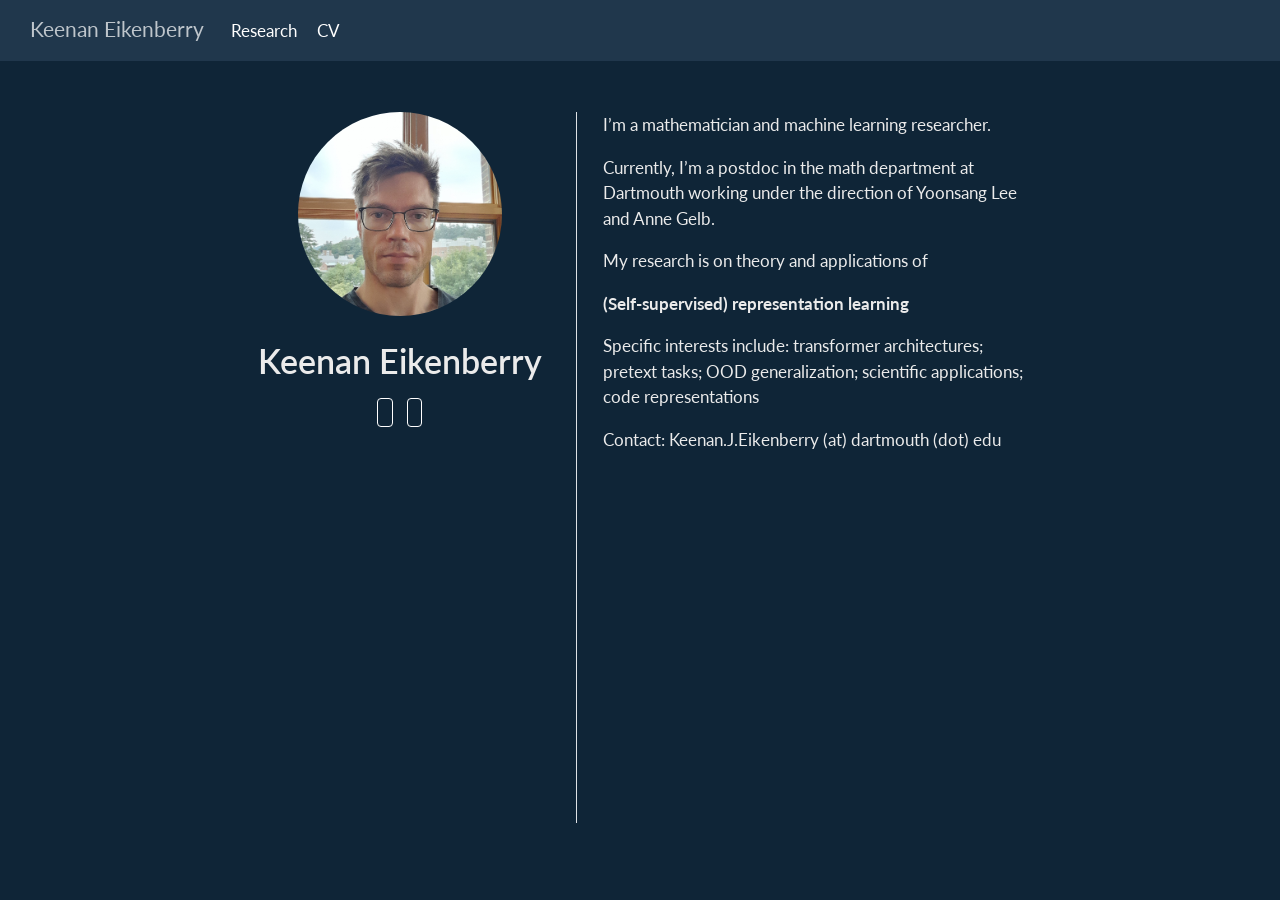
==== docs/index.html @ 8334c7dc "update main page" ====
<!DOCTYPE html>
<html xmlns="http://www.w3.org/1999/xhtml" lang="en" xml:lang="en"><head>

<meta charset="utf-8">
<meta name="generator" content="quarto-1.8.27">

<meta name="viewport" content="width=device-width, initial-scale=1.0, user-scalable=yes">


<title>Keenan Eikenberry</title>
<style>
code{white-space: pre-wrap;}
span.smallcaps{font-variant: small-caps;}
div.columns{display: flex; gap: min(4vw, 1.5em);}
div.column{flex: auto; overflow-x: auto;}
div.hanging-indent{margin-left: 1.5em; text-indent: -1.5em;}
ul.task-list{list-style: none;}
ul.task-list li input[type="checkbox"] {
  width: 0.8em;
  margin: 0 0.8em 0.2em -1em; /* quarto-specific, see https://github.com/quarto-dev/quarto-cli/issues/4556 */ 
  vertical-align: middle;
}
</style>


<script src="site_libs/quarto-nav/quarto-nav.js"></script>
<script src="site_libs/quarto-nav/headroom.min.js"></script>
<script src="site_libs/clipboard/clipboard.min.js"></script>
<script src="site_libs/quarto-search/autocomplete.umd.js"></script>
<script src="site_libs/quarto-search/fuse.min.js"></script>
<script src="site_libs/quarto-search/quarto-search.js"></script>
<meta name="quarto:offset" content="./">
<script src="site_libs/quarto-html/quarto.js" type="module"></script>
<script src="site_libs/quarto-html/tabsets/tabsets.js" type="module"></script>
<script src="site_libs/quarto-html/axe/axe-check.js" type="module"></script>
<script src="site_libs/quarto-html/popper.min.js"></script>
<script src="site_libs/quarto-html/tippy.umd.min.js"></script>
<link href="site_libs/quarto-html/tippy.css" rel="stylesheet">
<link href="site_libs/quarto-html/quarto-syntax-highlighting-dark-4d9afe2b8d18ee9fa5d0d57b5ed4214d.css" rel="stylesheet" id="quarto-text-highlighting-styles">
<script src="site_libs/bootstrap/bootstrap.min.js"></script>
<link href="site_libs/bootstrap/bootstrap-icons.css" rel="stylesheet">
<link href="site_libs/bootstrap/bootstrap-5bb7895dd30ddd2b2a85b0b9d2110c2d.min.css" rel="stylesheet" append-hash="true" id="quarto-bootstrap" data-mode="dark">
<script src="site_libs/quarto-contrib/iconify-2.0.0/iconify-icon.min.js"></script>
<script id="quarto-search-options" type="application/json">{
  "location": "navbar",
  "copy-button": false,
  "collapse-after": 3,
  "panel-placement": "end",
  "type": "overlay",
  "limit": 50,
  "keyboard-shortcut": [
    "f",
    "/",
    "s"
  ],
  "show-item-context": false,
  "language": {
    "search-no-results-text": "No results",
    "search-matching-documents-text": "matching documents",
    "search-copy-link-title": "Copy link to search",
    "search-hide-matches-text": "Hide additional matches",
    "search-more-match-text": "more match in this document",
    "search-more-matches-text": "more matches in this document",
    "search-clear-button-title": "Clear",
    "search-text-placeholder": "",
    "search-detached-cancel-button-title": "Cancel",
    "search-submit-button-title": "Submit",
    "search-label": "Search"
  }
}</script>


<link rel="stylesheet" href="styles.css">
</head>

<body class="nav-fixed fullcontent quarto-light">

<div id="quarto-search-results"></div>
  <header id="quarto-header" class="headroom fixed-top">
    <nav class="navbar navbar-expand-lg " data-bs-theme="dark">
      <div class="navbar-container container-fluid">
      <div class="navbar-brand-container mx-auto">
    <a class="navbar-brand" href="./index.html">
    <span class="navbar-title">Keenan Eikenberry</span>
    </a>
  </div>
          <button class="navbar-toggler" type="button" data-bs-toggle="collapse" data-bs-target="#navbarCollapse" aria-controls="navbarCollapse" role="menu" aria-expanded="false" aria-label="Toggle navigation" onclick="if (window.quartoToggleHeadroom) { window.quartoToggleHeadroom(); }">
  <span class="navbar-toggler-icon"></span>
</button>
          <div class="collapse navbar-collapse" id="navbarCollapse">
            <ul class="navbar-nav navbar-nav-scroll me-auto">
  <li class="nav-item">
    <a class="nav-link" href="./research.html"> 
<span class="menu-text">Research</span></a>
  </li>  
  <li class="nav-item">
    <a class="nav-link" href="./cv.html"> 
<span class="menu-text">CV</span></a>
  </li>  
</ul>
          </div> <!-- /navcollapse -->
            <div class="quarto-navbar-tools">
</div>
      </div> <!-- /container-fluid -->
    </nav>
</header>
<!-- content -->
<div id="quarto-content" class="quarto-container page-columns page-rows-contents page-layout-article page-navbar">
<!-- sidebar -->
<!-- margin-sidebar -->
    
<!-- main -->
<div class="quarto-about-trestles">
  <div class="about-entity">
    <img src="profile.jpg" class="about-image
  round " style="height: 12em; width: 12em;">
<header id="title-block-header" class="quarto-title-block default">
<div class="quarto-title">
<h1 class="title">Keenan Eikenberry</h1>
</div>
<div class="quarto-title-meta">
  </div>
</header>
    <div class="about-links">
  <a href="mailto:Keenan.J.Eikenberry@dartmouth.edu" class="about-link" rel="" target="">
     <span class="about-link-text"><iconify-icon inline="" icon="clarity:email-line" style="font-size: 1.2em;" aria-label="Icon email-line from clarity Iconify.design set." title="Icon email-line from clarity Iconify.design set."></iconify-icon></span>
  </a>
  <a href="https://github.com/keenan-eikenberry" class="about-link" rel="" target="_blank">
     <span class="about-link-text"><iconify-icon inline="" icon="codicon:github" style="font-size: 1.2em;" aria-label="Icon github from codicon Iconify.design set." title="Icon github from codicon Iconify.design set."></iconify-icon></span>
  </a>
</div>
  </div>
  <div class="about-contents"><main class="content" id="quarto-document-content">
<p>I’m a mathematician and machine learning researcher.</p>
<p>Currently, I’m a postdoc in the math department at Dartmouth working under the direction of Yoonsang Lee and Anne Gelb.</p>
<p>My research is on theory and applications of</p>
<p><strong>(Self-supervised) representation learning</strong></p>
<p>Specific interests include: transformer architectures; pretext tasks; OOD generalization; scientific applications; code representations</p>
<p>Contact: Keenan.J.Eikenberry (at) dartmouth (dot) edu</p>


</main></div>
</div>
 <!-- /main -->
<script id="quarto-html-after-body" type="application/javascript">
  window.document.addEventListener("DOMContentLoaded", function (event) {
    const isCodeAnnotation = (el) => {
      for (const clz of el.classList) {
        if (clz.startsWith('code-annotation-')) {                     
          return true;
        }
      }
      return false;
    }
    const onCopySuccess = function(e) {
      // button target
      const button = e.trigger;
      // don't keep focus
      button.blur();
      // flash "checked"
      button.classList.add('code-copy-button-checked');
      var currentTitle = button.getAttribute("title");
      button.setAttribute("title", "Copied!");
      let tooltip;
      if (window.bootstrap) {
        button.setAttribute("data-bs-toggle", "tooltip");
        button.setAttribute("data-bs-placement", "left");
        button.setAttribute("data-bs-title", "Copied!");
        tooltip = new bootstrap.Tooltip(button, 
          { trigger: "manual", 
            customClass: "code-copy-button-tooltip",
            offset: [0, -8]});
        tooltip.show();    
      }
      setTimeout(function() {
        if (tooltip) {
          tooltip.hide();
          button.removeAttribute("data-bs-title");
          button.removeAttribute("data-bs-toggle");
          button.removeAttribute("data-bs-placement");
        }
        button.setAttribute("title", currentTitle);
        button.classList.remove('code-copy-button-checked');
      }, 1000);
      // clear code selection
      e.clearSelection();
    }
    const getTextToCopy = function(trigger) {
      const outerScaffold = trigger.parentElement.cloneNode(true);
      const codeEl = outerScaffold.querySelector('code');
      for (const childEl of codeEl.children) {
        if (isCodeAnnotation(childEl)) {
          childEl.remove();
        }
      }
      return codeEl.innerText;
    }
    const clipboard = new window.ClipboardJS('.code-copy-button:not([data-in-quarto-modal])', {
      text: getTextToCopy
    });
    clipboard.on('success', onCopySuccess);
    if (window.document.getElementById('quarto-embedded-source-code-modal')) {
      const clipboardModal = new window.ClipboardJS('.code-copy-button[data-in-quarto-modal]', {
        text: getTextToCopy,
        container: window.document.getElementById('quarto-embedded-source-code-modal')
      });
      clipboardModal.on('success', onCopySuccess);
    }
      var localhostRegex = new RegExp(/^(?:http|https):\/\/localhost\:?[0-9]*\//);
      var mailtoRegex = new RegExp(/^mailto:/);
        var filterRegex = new RegExp('/' + window.location.host + '/');
      var isInternal = (href) => {
          return filterRegex.test(href) || localhostRegex.test(href) || mailtoRegex.test(href);
      }
      // Inspect non-navigation links and adorn them if external
     var links = window.document.querySelectorAll('a[href]:not(.nav-link):not(.navbar-brand):not(.toc-action):not(.sidebar-link):not(.sidebar-item-toggle):not(.pagination-link):not(.no-external):not([aria-hidden]):not(.dropdown-item):not(.quarto-navigation-tool):not(.about-link)');
      for (var i=0; i<links.length; i++) {
        const link = links[i];
        if (!isInternal(link.href)) {
          // undo the damage that might have been done by quarto-nav.js in the case of
          // links that we want to consider external
          if (link.dataset.originalHref !== undefined) {
            link.href = link.dataset.originalHref;
          }
        }
      }
    function tippyHover(el, contentFn, onTriggerFn, onUntriggerFn) {
      const config = {
        allowHTML: true,
        maxWidth: 500,
        delay: 100,
        arrow: false,
        appendTo: function(el) {
            return el.parentElement;
        },
        interactive: true,
        interactiveBorder: 10,
        theme: 'quarto',
        placement: 'bottom-start',
      };
      if (contentFn) {
        config.content = contentFn;
      }
      if (onTriggerFn) {
        config.onTrigger = onTriggerFn;
      }
      if (onUntriggerFn) {
        config.onUntrigger = onUntriggerFn;
      }
      window.tippy(el, config); 
    }
    const noterefs = window.document.querySelectorAll('a[role="doc-noteref"]');
    for (var i=0; i<noterefs.length; i++) {
      const ref = noterefs[i];
      tippyHover(ref, function() {
        // use id or data attribute instead here
        let href = ref.getAttribute('data-footnote-href') || ref.getAttribute('href');
        try { href = new URL(href).hash; } catch {}
        const id = href.replace(/^#\/?/, "");
        const note = window.document.getElementById(id);
        if (note) {
          return note.innerHTML;
        } else {
          return "";
        }
      });
    }
    const xrefs = window.document.querySelectorAll('a.quarto-xref');
    const processXRef = (id, note) => {
      // Strip column container classes
      const stripColumnClz = (el) => {
        el.classList.remove("page-full", "page-columns");
        if (el.children) {
          for (const child of el.children) {
            stripColumnClz(child);
          }
        }
      }
      stripColumnClz(note)
      if (id === null || id.startsWith('sec-')) {
        // Special case sections, only their first couple elements
        const container = document.createElement("div");
        if (note.children && note.children.length > 2) {
          container.appendChild(note.children[0].cloneNode(true));
          for (let i = 1; i < note.children.length; i++) {
            const child = note.children[i];
            if (child.tagName === "P" && child.innerText === "") {
              continue;
            } else {
              container.appendChild(child.cloneNode(true));
              break;
            }
          }
          if (window.Quarto?.typesetMath) {
            window.Quarto.typesetMath(container);
          }
          return container.innerHTML
        } else {
          if (window.Quarto?.typesetMath) {
            window.Quarto.typesetMath(note);
          }
          return note.innerHTML;
        }
      } else {
        // Remove any anchor links if they are present
        const anchorLink = note.querySelector('a.anchorjs-link');
        if (anchorLink) {
          anchorLink.remove();
        }
        if (window.Quarto?.typesetMath) {
          window.Quarto.typesetMath(note);
        }
        if (note.classList.contains("callout")) {
          return note.outerHTML;
        } else {
          return note.innerHTML;
        }
      }
    }
    for (var i=0; i<xrefs.length; i++) {
      const xref = xrefs[i];
      tippyHover(xref, undefined, function(instance) {
        instance.disable();
        let url = xref.getAttribute('href');
        let hash = undefined; 
        if (url.startsWith('#')) {
          hash = url;
        } else {
          try { hash = new URL(url).hash; } catch {}
        }
        if (hash) {
          const id = hash.replace(/^#\/?/, "");
          const note = window.document.getElementById(id);
          if (note !== null) {
            try {
              const html = processXRef(id, note.cloneNode(true));
              instance.setContent(html);
            } finally {
              instance.enable();
              instance.show();
            }
          } else {
            // See if we can fetch this
            fetch(url.split('#')[0])
            .then(res => res.text())
            .then(html => {
              const parser = new DOMParser();
              const htmlDoc = parser.parseFromString(html, "text/html");
              const note = htmlDoc.getElementById(id);
              if (note !== null) {
                const html = processXRef(id, note);
                instance.setContent(html);
              } 
            }).finally(() => {
              instance.enable();
              instance.show();
            });
          }
        } else {
          // See if we can fetch a full url (with no hash to target)
          // This is a special case and we should probably do some content thinning / targeting
          fetch(url)
          .then(res => res.text())
          .then(html => {
            const parser = new DOMParser();
            const htmlDoc = parser.parseFromString(html, "text/html");
            const note = htmlDoc.querySelector('main.content');
            if (note !== null) {
              // This should only happen for chapter cross references
              // (since there is no id in the URL)
              // remove the first header
              if (note.children.length > 0 && note.children[0].tagName === "HEADER") {
                note.children[0].remove();
              }
              const html = processXRef(null, note);
              instance.setContent(html);
            } 
          }).finally(() => {
            instance.enable();
            instance.show();
          });
        }
      }, function(instance) {
      });
    }
        let selectedAnnoteEl;
        const selectorForAnnotation = ( cell, annotation) => {
          let cellAttr = 'data-code-cell="' + cell + '"';
          let lineAttr = 'data-code-annotation="' +  annotation + '"';
          const selector = 'span[' + cellAttr + '][' + lineAttr + ']';
          return selector;
        }
        const selectCodeLines = (annoteEl) => {
          const doc = window.document;
          const targetCell = annoteEl.getAttribute("data-target-cell");
          const targetAnnotation = annoteEl.getAttribute("data-target-annotation");
          const annoteSpan = window.document.querySelector(selectorForAnnotation(targetCell, targetAnnotation));
          const lines = annoteSpan.getAttribute("data-code-lines").split(",");
          const lineIds = lines.map((line) => {
            return targetCell + "-" + line;
          })
          let top = null;
          let height = null;
          let parent = null;
          if (lineIds.length > 0) {
              //compute the position of the single el (top and bottom and make a div)
              const el = window.document.getElementById(lineIds[0]);
              top = el.offsetTop;
              height = el.offsetHeight;
              parent = el.parentElement.parentElement;
            if (lineIds.length > 1) {
              const lastEl = window.document.getElementById(lineIds[lineIds.length - 1]);
              const bottom = lastEl.offsetTop + lastEl.offsetHeight;
              height = bottom - top;
            }
            if (top !== null && height !== null && parent !== null) {
              // cook up a div (if necessary) and position it 
              let div = window.document.getElementById("code-annotation-line-highlight");
              if (div === null) {
                div = window.document.createElement("div");
                div.setAttribute("id", "code-annotation-line-highlight");
                div.style.position = 'absolute';
                parent.appendChild(div);
              }
              div.style.top = top - 2 + "px";
              div.style.height = height + 4 + "px";
              div.style.left = 0;
              let gutterDiv = window.document.getElementById("code-annotation-line-highlight-gutter");
              if (gutterDiv === null) {
                gutterDiv = window.document.createElement("div");
                gutterDiv.setAttribute("id", "code-annotation-line-highlight-gutter");
                gutterDiv.style.position = 'absolute';
                const codeCell = window.document.getElementById(targetCell);
                const gutter = codeCell.querySelector('.code-annotation-gutter');
                gutter.appendChild(gutterDiv);
              }
              gutterDiv.style.top = top - 2 + "px";
              gutterDiv.style.height = height + 4 + "px";
            }
            selectedAnnoteEl = annoteEl;
          }
        };
        const unselectCodeLines = () => {
          const elementsIds = ["code-annotation-line-highlight", "code-annotation-line-highlight-gutter"];
          elementsIds.forEach((elId) => {
            const div = window.document.getElementById(elId);
            if (div) {
              div.remove();
            }
          });
          selectedAnnoteEl = undefined;
        };
          // Handle positioning of the toggle
      window.addEventListener(
        "resize",
        throttle(() => {
          elRect = undefined;
          if (selectedAnnoteEl) {
            selectCodeLines(selectedAnnoteEl);
          }
        }, 10)
      );
      function throttle(fn, ms) {
      let throttle = false;
      let timer;
        return (...args) => {
          if(!throttle) { // first call gets through
              fn.apply(this, args);
              throttle = true;
          } else { // all the others get throttled
              if(timer) clearTimeout(timer); // cancel #2
              timer = setTimeout(() => {
                fn.apply(this, args);
                timer = throttle = false;
              }, ms);
          }
        };
      }
        // Attach click handler to the DT
        const annoteDls = window.document.querySelectorAll('dt[data-target-cell]');
        for (const annoteDlNode of annoteDls) {
          annoteDlNode.addEventListener('click', (event) => {
            const clickedEl = event.target;
            if (clickedEl !== selectedAnnoteEl) {
              unselectCodeLines();
              const activeEl = window.document.querySelector('dt[data-target-cell].code-annotation-active');
              if (activeEl) {
                activeEl.classList.remove('code-annotation-active');
              }
              selectCodeLines(clickedEl);
              clickedEl.classList.add('code-annotation-active');
            } else {
              // Unselect the line
              unselectCodeLines();
              clickedEl.classList.remove('code-annotation-active');
            }
          });
        }
    const findCites = (el) => {
      const parentEl = el.parentElement;
      if (parentEl) {
        const cites = parentEl.dataset.cites;
        if (cites) {
          return {
            el,
            cites: cites.split(' ')
          };
        } else {
          return findCites(el.parentElement)
        }
      } else {
        return undefined;
      }
    };
    var bibliorefs = window.document.querySelectorAll('a[role="doc-biblioref"]');
    for (var i=0; i<bibliorefs.length; i++) {
      const ref = bibliorefs[i];
      const citeInfo = findCites(ref);
      if (citeInfo) {
        tippyHover(citeInfo.el, function() {
          var popup = window.document.createElement('div');
          citeInfo.cites.forEach(function(cite) {
            var citeDiv = window.document.createElement('div');
            citeDiv.classList.add('hanging-indent');
            citeDiv.classList.add('csl-entry');
            var biblioDiv = window.document.getElementById('ref-' + cite);
            if (biblioDiv) {
              citeDiv.innerHTML = biblioDiv.innerHTML;
            }
            popup.appendChild(citeDiv);
          });
          return popup.innerHTML;
        });
      }
    }
  });
  </script>
</div> <!-- /content -->




</body></html>
---- docs/site_libs/quarto-html/tippy.css ----
.tippy-box[data-animation=fade][data-state=hidden]{opacity:0}[data-tippy-root]{max-width:calc(100vw - 10px)}.tippy-box{position:relative;background-color:#333;color:#fff;border-radius:4px;font-size:14px;line-height:1.4;white-space:normal;outline:0;transition-property:transform,visibility,opacity}.tippy-box[data-placement^=top]>.tippy-arrow{bottom:0}.tippy-box[data-placement^=top]>.tippy-arrow:before{bottom:-7px;left:0;border-width:8px 8px 0;border-top-color:initial;transform-origin:center top}.tippy-box[data-placement^=bottom]>.tippy-arrow{top:0}.tippy-box[data-placement^=bottom]>.tippy-arrow:before{top:-7px;left:0;border-width:0 8px 8px;border-bottom-color:initial;transform-origin:center bottom}.tippy-box[data-placement^=left]>.tippy-arrow{right:0}.tippy-box[data-placement^=left]>.tippy-arrow:before{border-width:8px 0 8px 8px;border-left-color:initial;right:-7px;transform-origin:center left}.tippy-box[data-placement^=right]>.tippy-arrow{left:0}.tippy-box[data-placement^=right]>.tippy-arrow:before{left:-7px;border-width:8px 8px 8px 0;border-right-color:initial;transform-origin:center right}.tippy-box[data-inertia][data-state=visible]{transition-timing-function:cubic-bezier(.54,1.5,.38,1.11)}.tippy-arrow{width:16px;height:16px;color:#333}.tippy-arrow:before{content:"";position:absolute;border-color:transparent;border-style:solid}.tippy-content{position:relative;padding:5px 9px;z-index:1}
---- docs/site_libs/quarto-html/quarto-syntax-highlighting-dark-4d9afe2b8d18ee9fa5d0d57b5ed4214d.css ----
/* quarto syntax highlight colors */
:root {
  --quarto-hl-al-color: #f07178;
  --quarto-hl-an-color: #d4d0ab;
  --quarto-hl-at-color: #00e0e0;
  --quarto-hl-bn-color: #d4d0ab;
  --quarto-hl-bu-color: #abe338;
  --quarto-hl-ch-color: #abe338;
  --quarto-hl-co-color: #f8f8f2;
  --quarto-hl-cv-color: #ffd700;
  --quarto-hl-cn-color: #ffd700;
  --quarto-hl-cf-color: #ffa07a;
  --quarto-hl-dt-color: #ffa07a;
  --quarto-hl-dv-color: #d4d0ab;
  --quarto-hl-do-color: #f8f8f2;
  --quarto-hl-er-color: #f07178;
  --quarto-hl-ex-color: #00e0e0;
  --quarto-hl-fl-color: #d4d0ab;
  --quarto-hl-fu-color: #ffa07a;
  --quarto-hl-im-color: #abe338;
  --quarto-hl-in-color: #d4d0ab;
  --quarto-hl-kw-color: #ffa07a;
  --quarto-hl-op-color: #ffa07a;
  --quarto-hl-ot-color: #00e0e0;
  --quarto-hl-pp-color: #dcc6e0;
  --quarto-hl-re-color: #00e0e0;
  --quarto-hl-sc-color: #abe338;
  --quarto-hl-ss-color: #abe338;
  --quarto-hl-st-color: #abe338;
  --quarto-hl-va-color: #00e0e0;
  --quarto-hl-vs-color: #abe338;
  --quarto-hl-wa-color: #dcc6e0;
}

/* other quarto variables */
:root {
  --quarto-font-monospace: SFMono-Regular, Menlo, Monaco, Consolas, "Liberation Mono", "Courier New", monospace;
}

/* syntax highlight based on Pandoc's rules */
pre > code.sourceCode > span {
  color: #f8f8f2;
}

code.sourceCode > span {
  color: #f8f8f2;
}

div.sourceCode,
div.sourceCode pre.sourceCode {
  color: #f8f8f2;
}

/* Normal */
code span {
  color: #f8f8f2;
}

/* Alert */
code span.al {
  color: #f07178;
}

/* Annotation */
code span.an {
  color: #d4d0ab;
}

/* Attribute */
code span.at {
  color: #00e0e0;
}

/* BaseN */
code span.bn {
  color: #d4d0ab;
}

/* BuiltIn */
code span.bu {
  color: #abe338;
}

/* ControlFlow */
code span.cf {
  font-weight: bold;
  color: #ffa07a;
}

/* Char */
code span.ch {
  color: #abe338;
}

/* Constant */
code span.cn {
  color: #ffd700;
}

/* Comment */
code span.co {
  font-style: italic;
  color: #f8f8f2;
}

/* CommentVar */
code span.cv {
  color: #ffd700;
}

/* Documentation */
code span.do {
  color: #f8f8f2;
}

/* DataType */
code span.dt {
  color: #ffa07a;
}

/* DecVal */
code span.dv {
  color: #d4d0ab;
}

/* Error */
code span.er {
  color: #f07178;
  text-decoration: underline;
}

/* Extension */
code span.ex {
  font-weight: bold;
  color: #00e0e0;
}

/* Float */
code span.fl {
  color: #d4d0ab;
}

/* Function */
code span.fu {
  color: #ffa07a;
}

/* Import */
code span.im {
  color: #abe338;
}

/* Information */
code span.in {
  color: #d4d0ab;
}

/* Keyword */
code span.kw {
  font-weight: bold;
  color: #ffa07a;
}

/* Operator */
code span.op {
  color: #ffa07a;
}

/* Other */
code span.ot {
  color: #00e0e0;
}

/* Preprocessor */
code span.pp {
  color: #dcc6e0;
}

/* RegionMarker */
code span.re {
  background-color: #f8f8f2;
  color: #00e0e0;
}

/* SpecialChar */
code span.sc {
  color: #abe338;
}

/* SpecialString */
code span.ss {
  color: #abe338;
}

/* String */
code span.st {
  color: #abe338;
}

/* Variable */
code span.va {
  color: #00e0e0;
}

/* VerbatimString */
code span.vs {
  color: #abe338;
}

/* Warning */
code span.wa {
  color: #dcc6e0;
}

.prevent-inlining {
  content: "</";
}

/*# sourceMappingURL=86edf53ecdff796acf02dbceed379426.css.map */
---- docs/styles.css ----
/* css styles */
a {
    text-decoration: none;

}

.nav-link  {
    color: white; /* Change 'blue' to your desired navbar text color */
}

.active {
    color: white; /* Change 'blue' to your desired navbar text color */
}

.nav-link.active {
    color: white; /* Change 'blue' to your desired navbar text color */
}
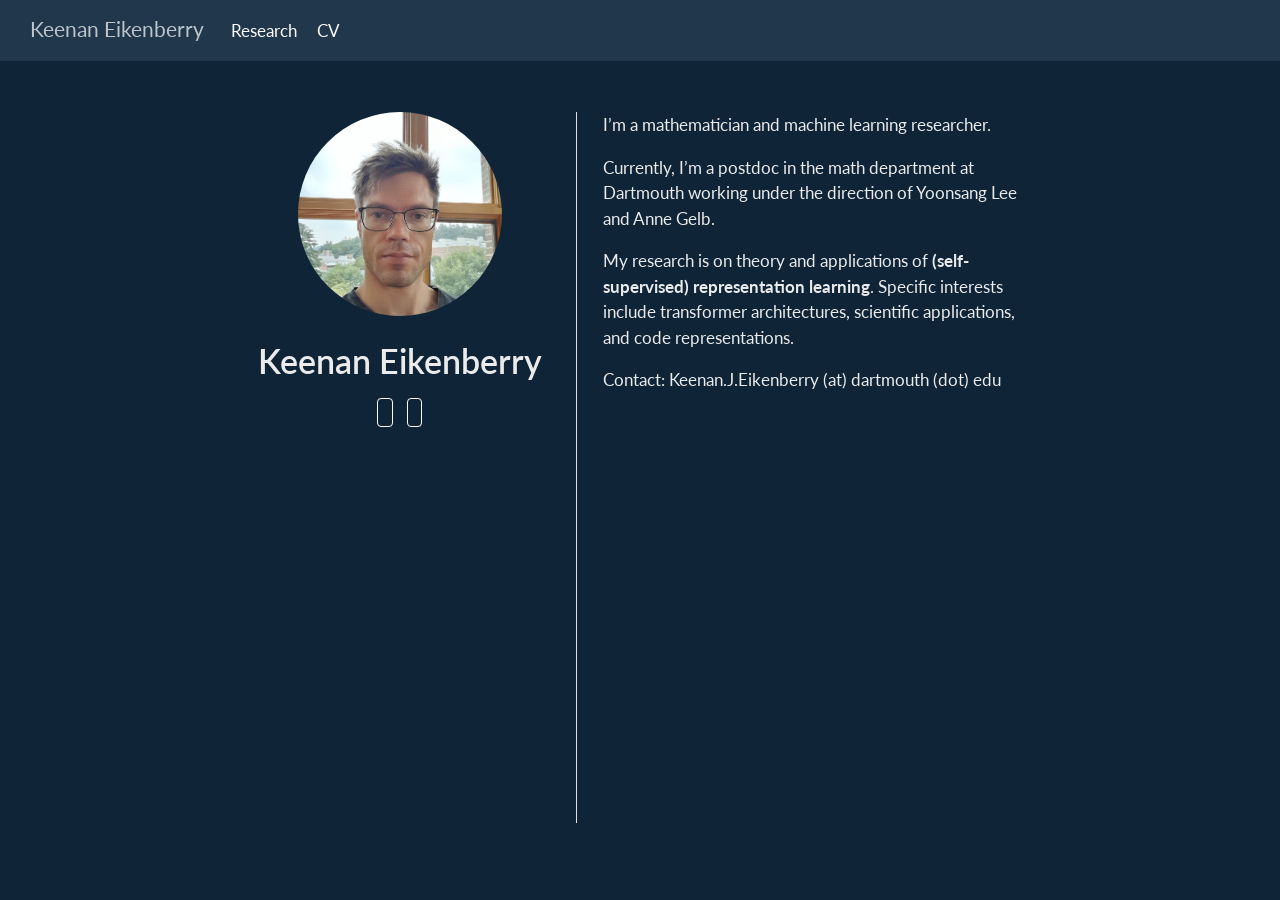
==== commit 3de52054: "update main page" ====
--- a/docs/index.html
+++ b/docs/index.html
@@ -133,9 +133,7 @@
   <div class="about-contents"><main class="content" id="quarto-document-content">
 <p>I’m a mathematician and machine learning researcher.</p>
 <p>Currently, I’m a postdoc in the math department at Dartmouth working under the direction of Yoonsang Lee and Anne Gelb.</p>
-<p>My research is on theory and applications of</p>
-<p><strong>(Self-supervised) representation learning</strong></p>
-<p>Specific interests include: transformer architectures; pretext tasks; OOD generalization; scientific applications; code representations</p>
+<p>My research is on theory and applications of <strong>(self-supervised) representation learning</strong>. Specific interests include transformer architectures, scientific applications, and code representations.</p>
 <p>Contact: Keenan.J.Eikenberry (at) dartmouth (dot) edu</p>
 
 
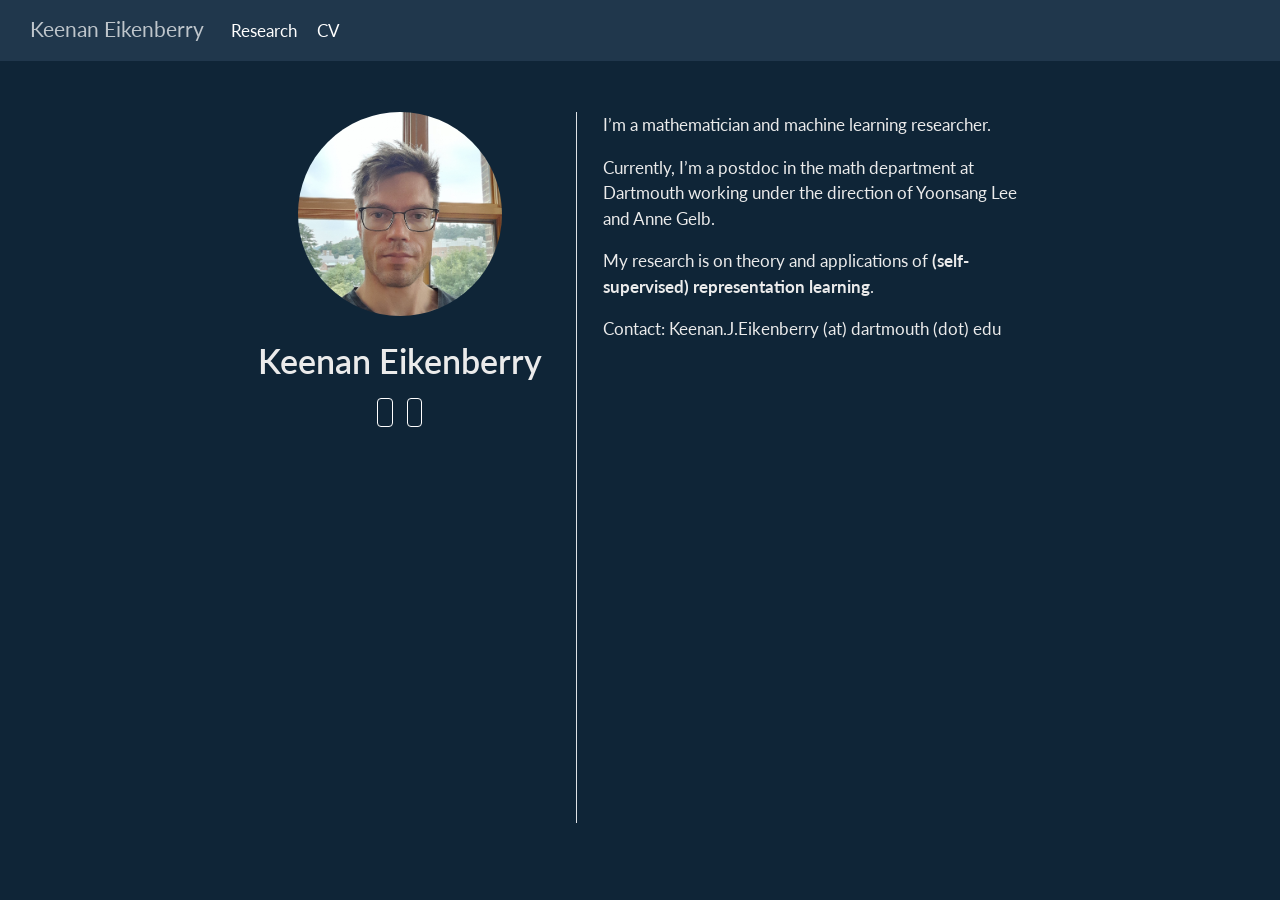
==== commit be724ec5: "updates" ====
--- a/docs/index.html
+++ b/docs/index.html
@@ -133,7 +133,7 @@
   <div class="about-contents"><main class="content" id="quarto-document-content">
 <p>I’m a mathematician and machine learning researcher.</p>
 <p>Currently, I’m a postdoc in the math department at Dartmouth working under the direction of Yoonsang Lee and Anne Gelb.</p>
-<p>My research is on theory and applications of <strong>(self-supervised) representation learning</strong>. Specific interests include transformer architectures, scientific applications, and code representations.</p>
+<p>My research is on theory and applications of <strong>(self-supervised) representation learning</strong>.</p>
 <p>Contact: Keenan.J.Eikenberry (at) dartmouth (dot) edu</p>
 
 
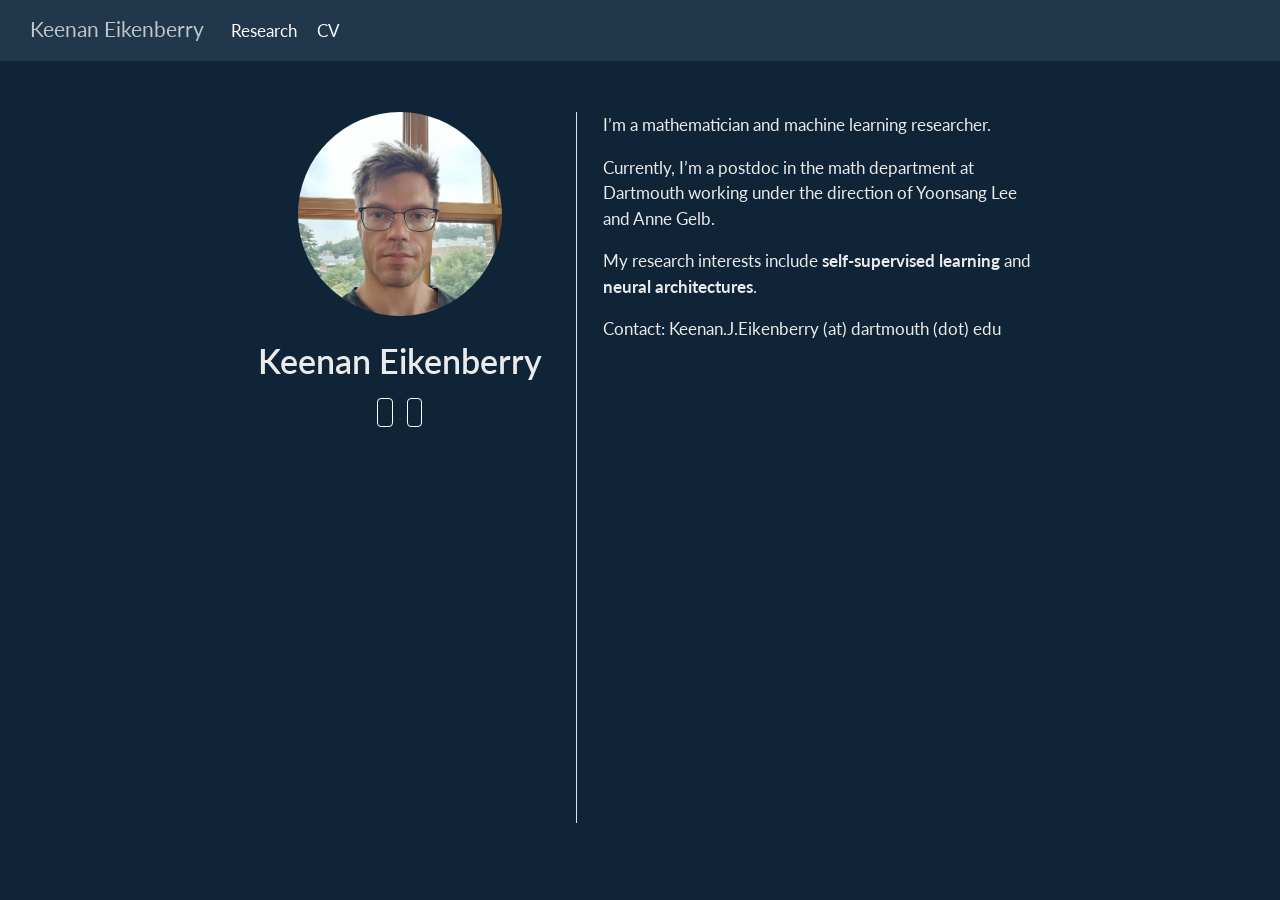
==== commit cd940995: "updates" ====
--- a/docs/index.html
+++ b/docs/index.html
@@ -133,7 +133,7 @@
   <div class="about-contents"><main class="content" id="quarto-document-content">
 <p>I’m a mathematician and machine learning researcher.</p>
 <p>Currently, I’m a postdoc in the math department at Dartmouth working under the direction of Yoonsang Lee and Anne Gelb.</p>
-<p>My research is on theory and applications of <strong>(self-supervised) representation learning</strong>.</p>
+<p>My research interests include <strong>self-supervised learning</strong> and <strong>neural architectures</strong>.</p>
 <p>Contact: Keenan.J.Eikenberry (at) dartmouth (dot) edu</p>
 
 
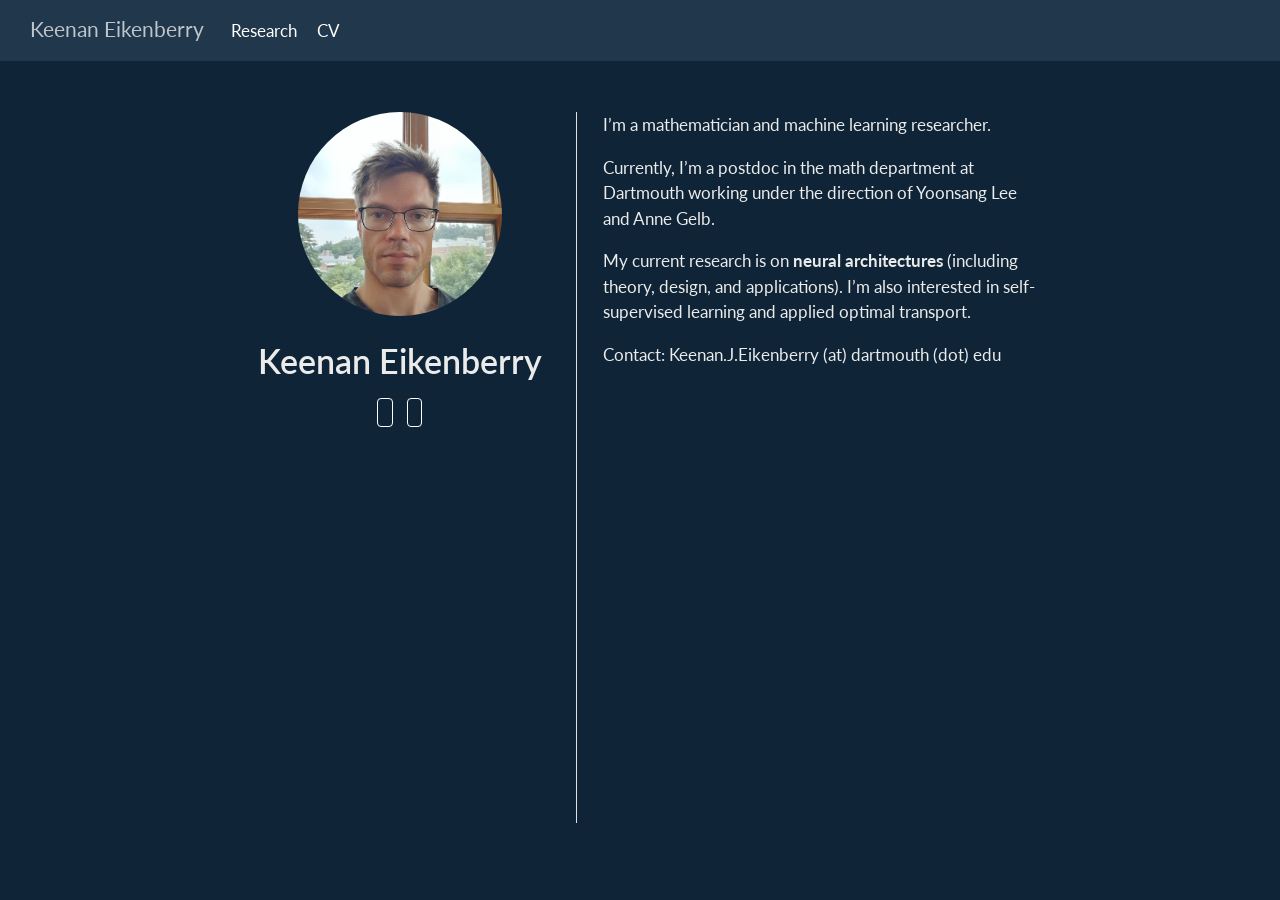
==== commit 071c2273: "updates" ====
--- a/docs/index.html
+++ b/docs/index.html
@@ -133,7 +133,7 @@
   <div class="about-contents"><main class="content" id="quarto-document-content">
 <p>I’m a mathematician and machine learning researcher.</p>
 <p>Currently, I’m a postdoc in the math department at Dartmouth working under the direction of Yoonsang Lee and Anne Gelb.</p>
-<p>My research interests include <strong>self-supervised learning</strong> and <strong>neural architectures</strong>.</p>
+<p>My current research is on <strong>neural architectures</strong> (including theory, design, and applications). I’m also interested in self-supervised learning and applied optimal transport.</p>
 <p>Contact: Keenan.J.Eikenberry (at) dartmouth (dot) edu</p>
 
 
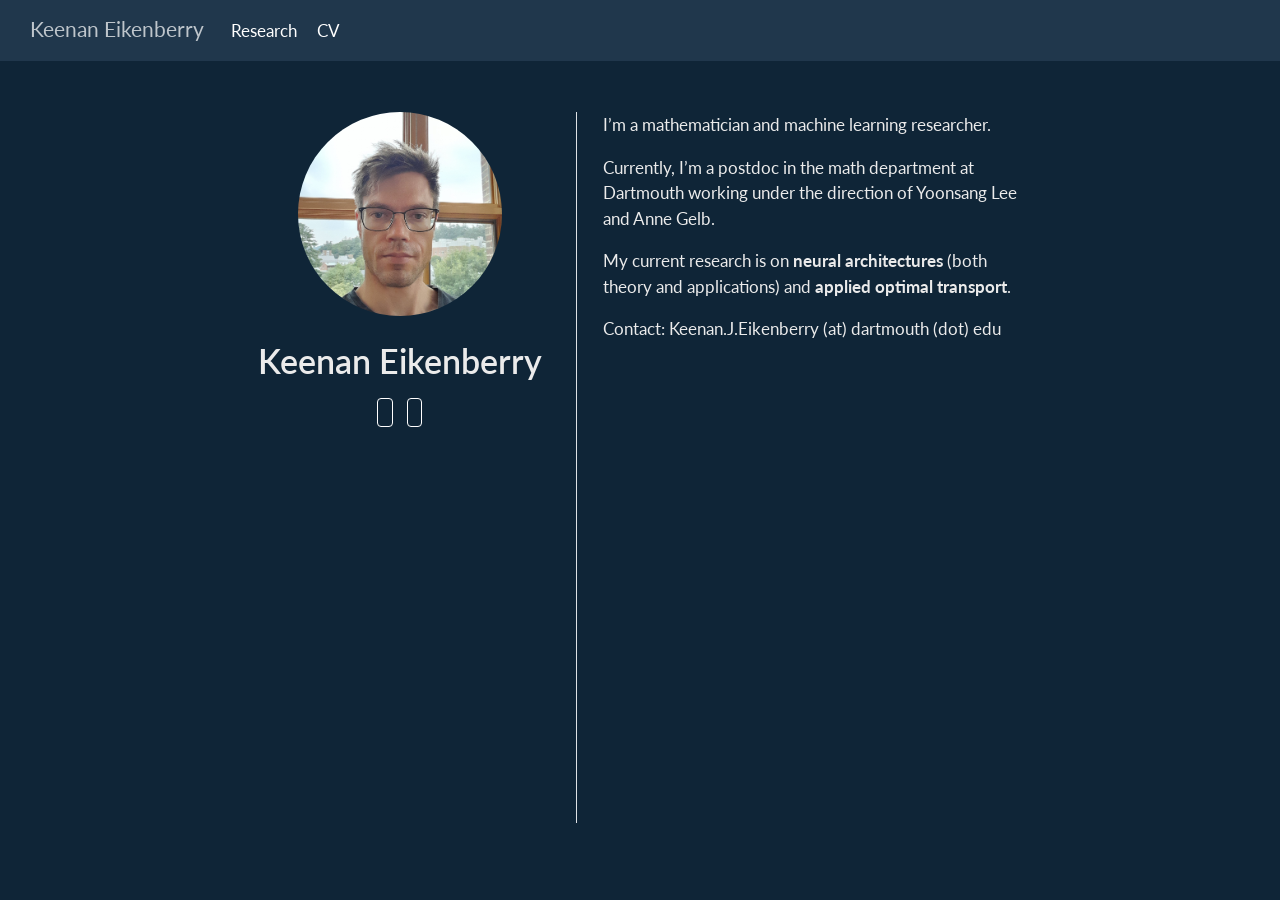
==== commit f02b878b: "updates" ====
--- a/docs/index.html
+++ b/docs/index.html
@@ -133,7 +133,7 @@
   <div class="about-contents"><main class="content" id="quarto-document-content">
 <p>I’m a mathematician and machine learning researcher.</p>
 <p>Currently, I’m a postdoc in the math department at Dartmouth working under the direction of Yoonsang Lee and Anne Gelb.</p>
-<p>My current research is on <strong>neural architectures</strong> (including theory, design, and applications). I’m also interested in self-supervised learning and applied optimal transport.</p>
+<p>My current research is on <strong>neural architectures</strong> (both theory and applications) and <strong>applied optimal transport</strong>.</p>
 <p>Contact: Keenan.J.Eikenberry (at) dartmouth (dot) edu</p>
 
 
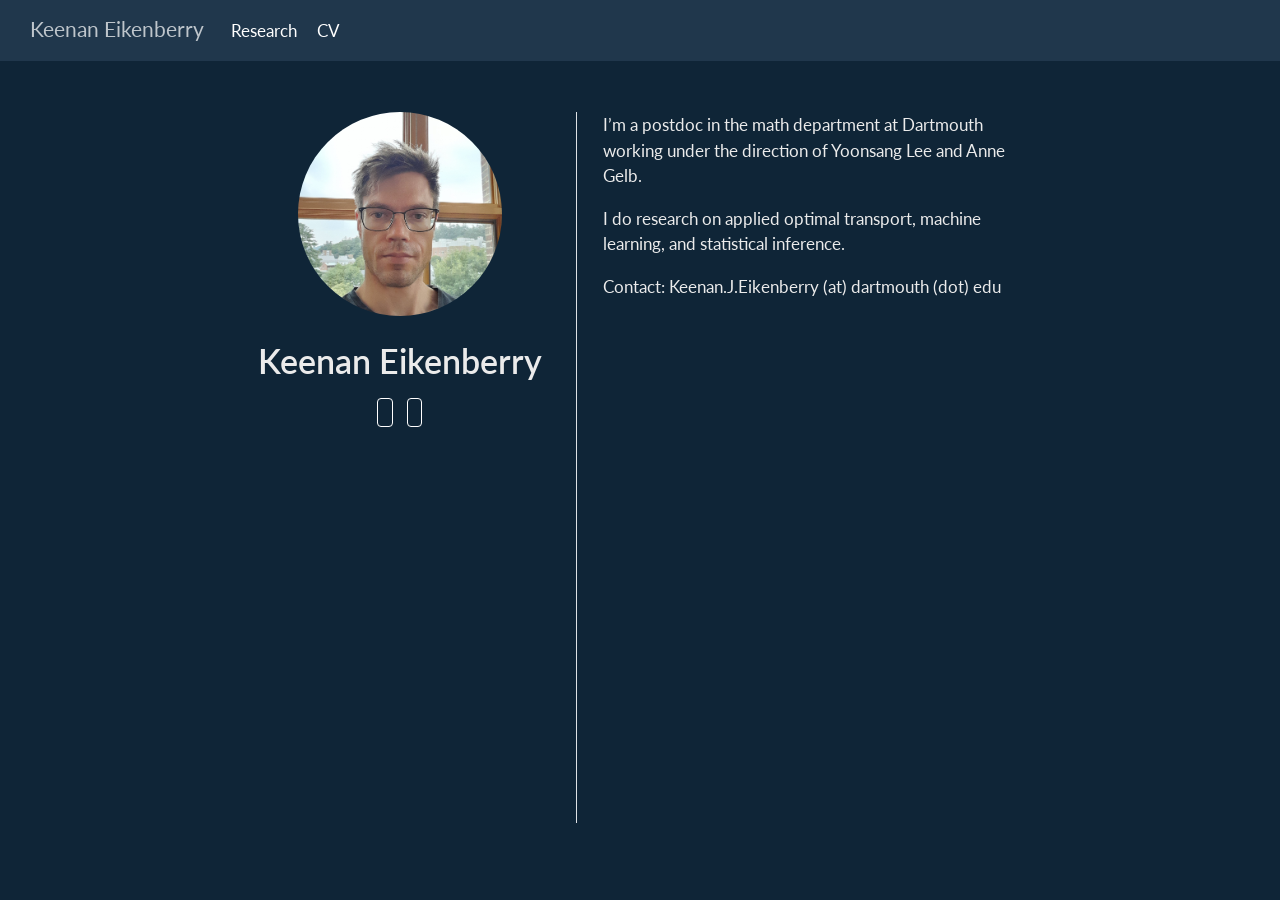
==== commit dd0d8dbc: "updates" ====
--- a/docs/index.html
+++ b/docs/index.html
@@ -131,9 +131,8 @@
 </div>
   </div>
   <div class="about-contents"><main class="content" id="quarto-document-content">
-<p>I’m a mathematician and machine learning researcher.</p>
-<p>Currently, I’m a postdoc in the math department at Dartmouth working under the direction of Yoonsang Lee and Anne Gelb.</p>
-<p>My current research is on <strong>neural architectures</strong> (both theory and applications) and <strong>applied optimal transport</strong>.</p>
+<p>I’m a postdoc in the math department at Dartmouth working under the direction of Yoonsang Lee and Anne Gelb.</p>
+<p>I do research on applied optimal transport, machine learning, and statistical inference.</p>
 <p>Contact: Keenan.J.Eikenberry (at) dartmouth (dot) edu</p>
 
 
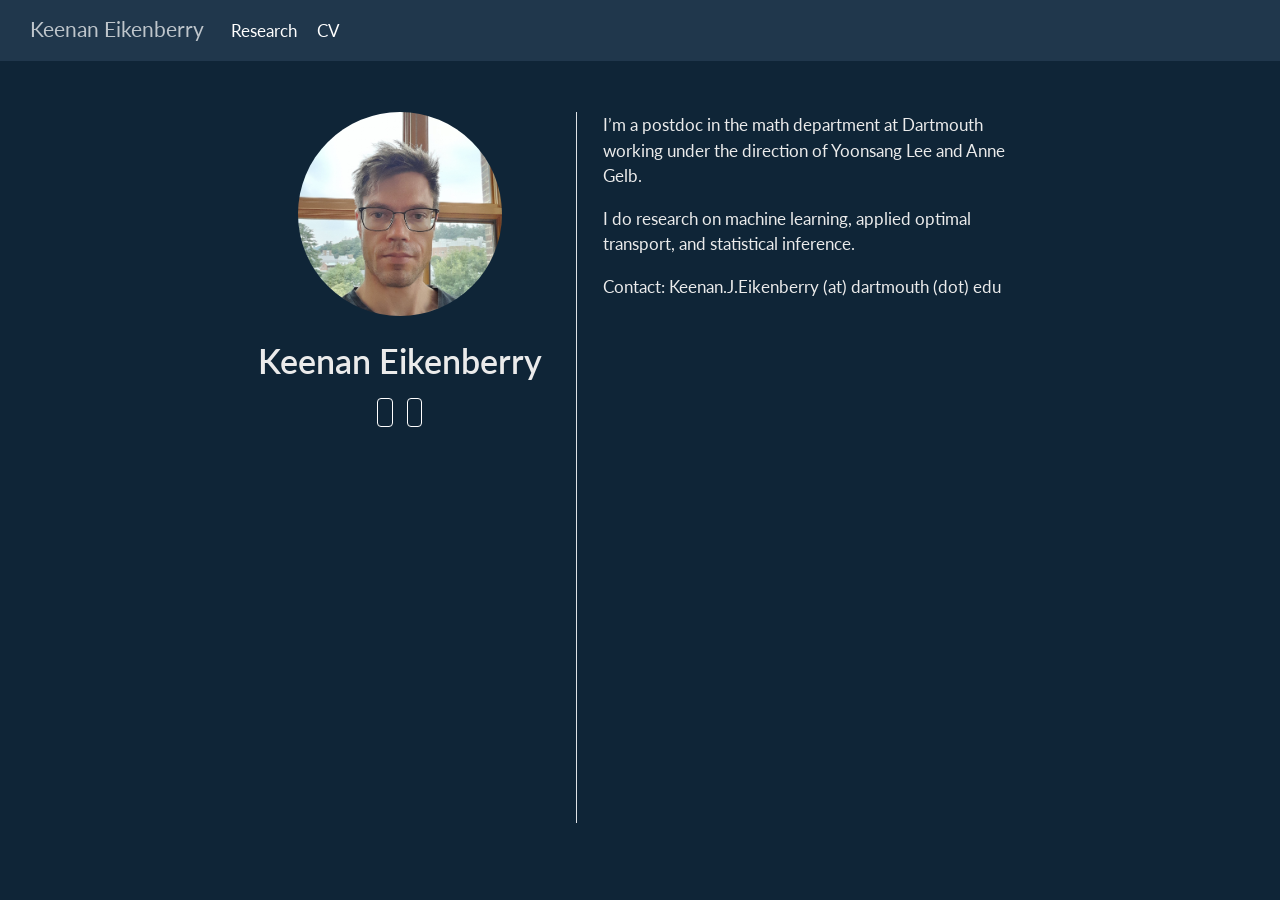
==== commit 343369e6: "updates" ====
--- a/docs/index.html
+++ b/docs/index.html
@@ -132,7 +132,7 @@
   </div>
   <div class="about-contents"><main class="content" id="quarto-document-content">
 <p>I’m a postdoc in the math department at Dartmouth working under the direction of Yoonsang Lee and Anne Gelb.</p>
-<p>I do research on applied optimal transport, machine learning, and statistical inference.</p>
+<p>I do research on machine learning, applied optimal transport, and statistical inference.</p>
 <p>Contact: Keenan.J.Eikenberry (at) dartmouth (dot) edu</p>
 
 
